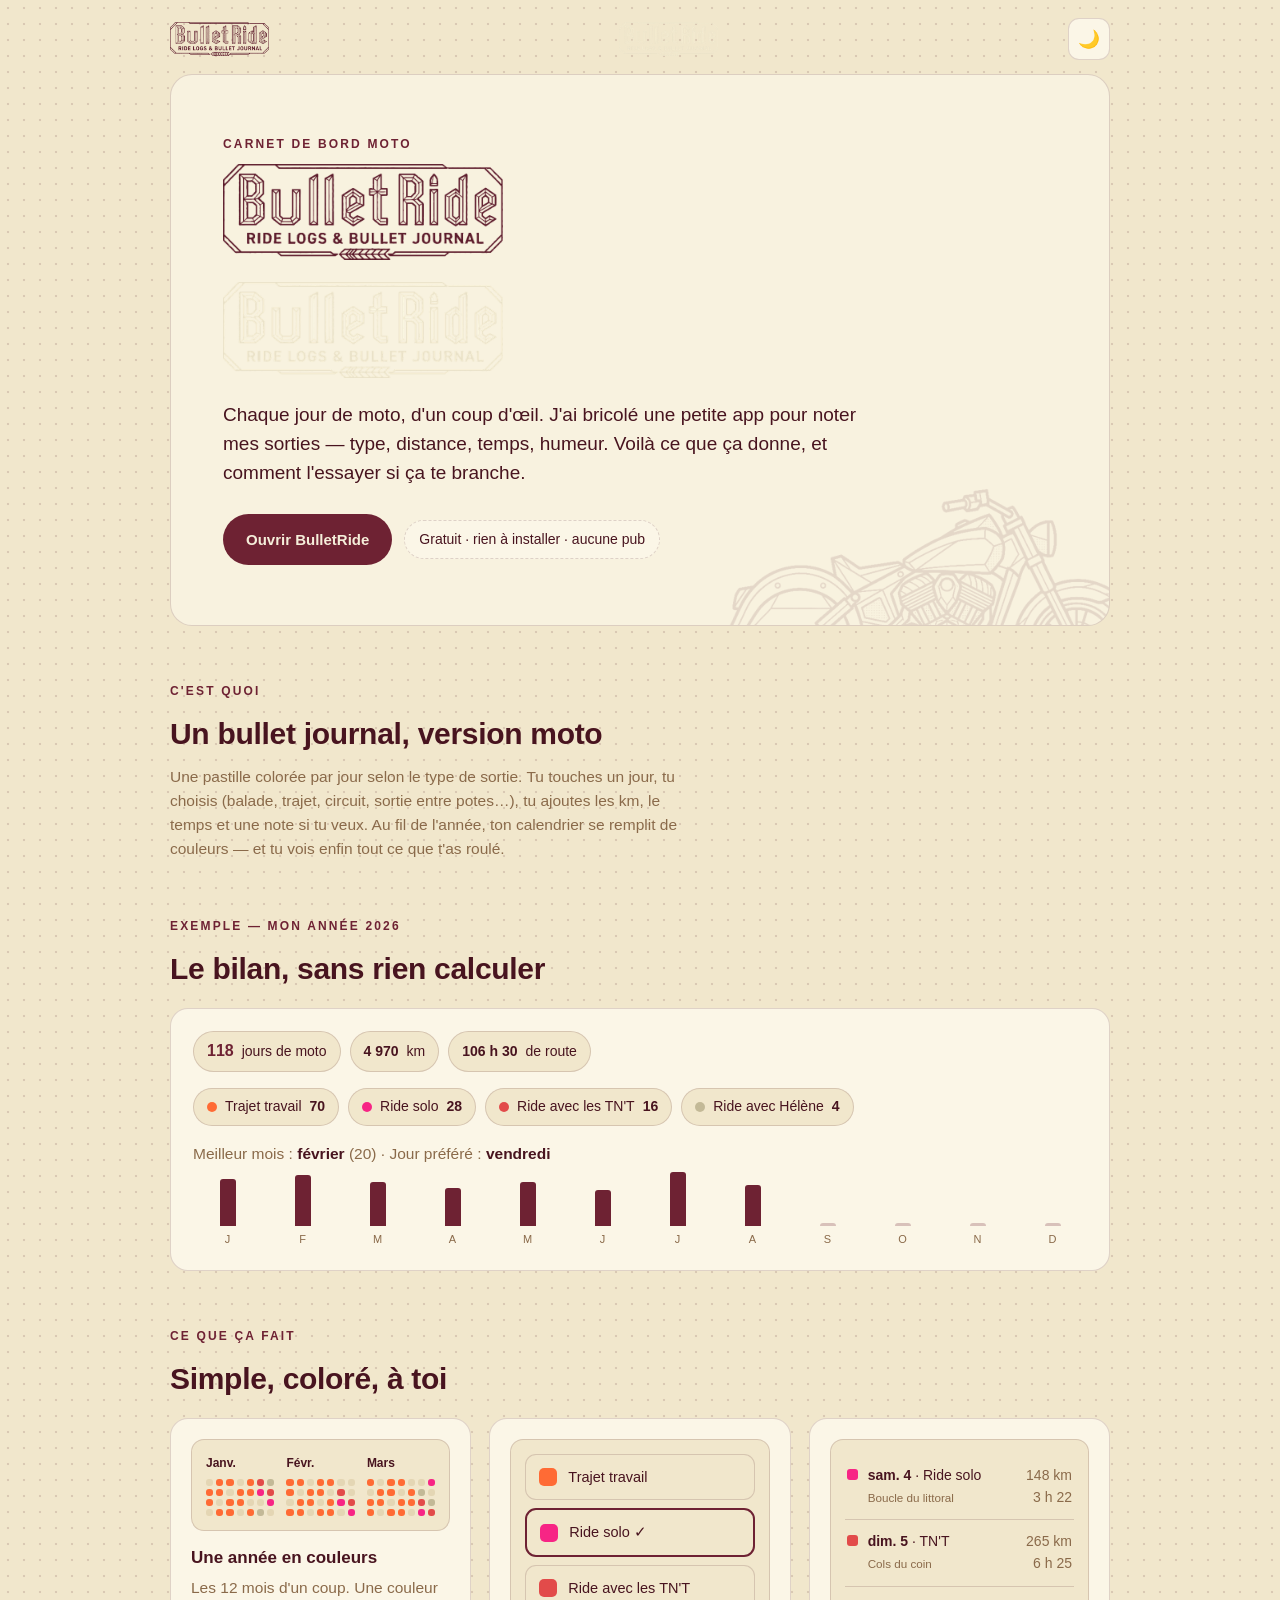
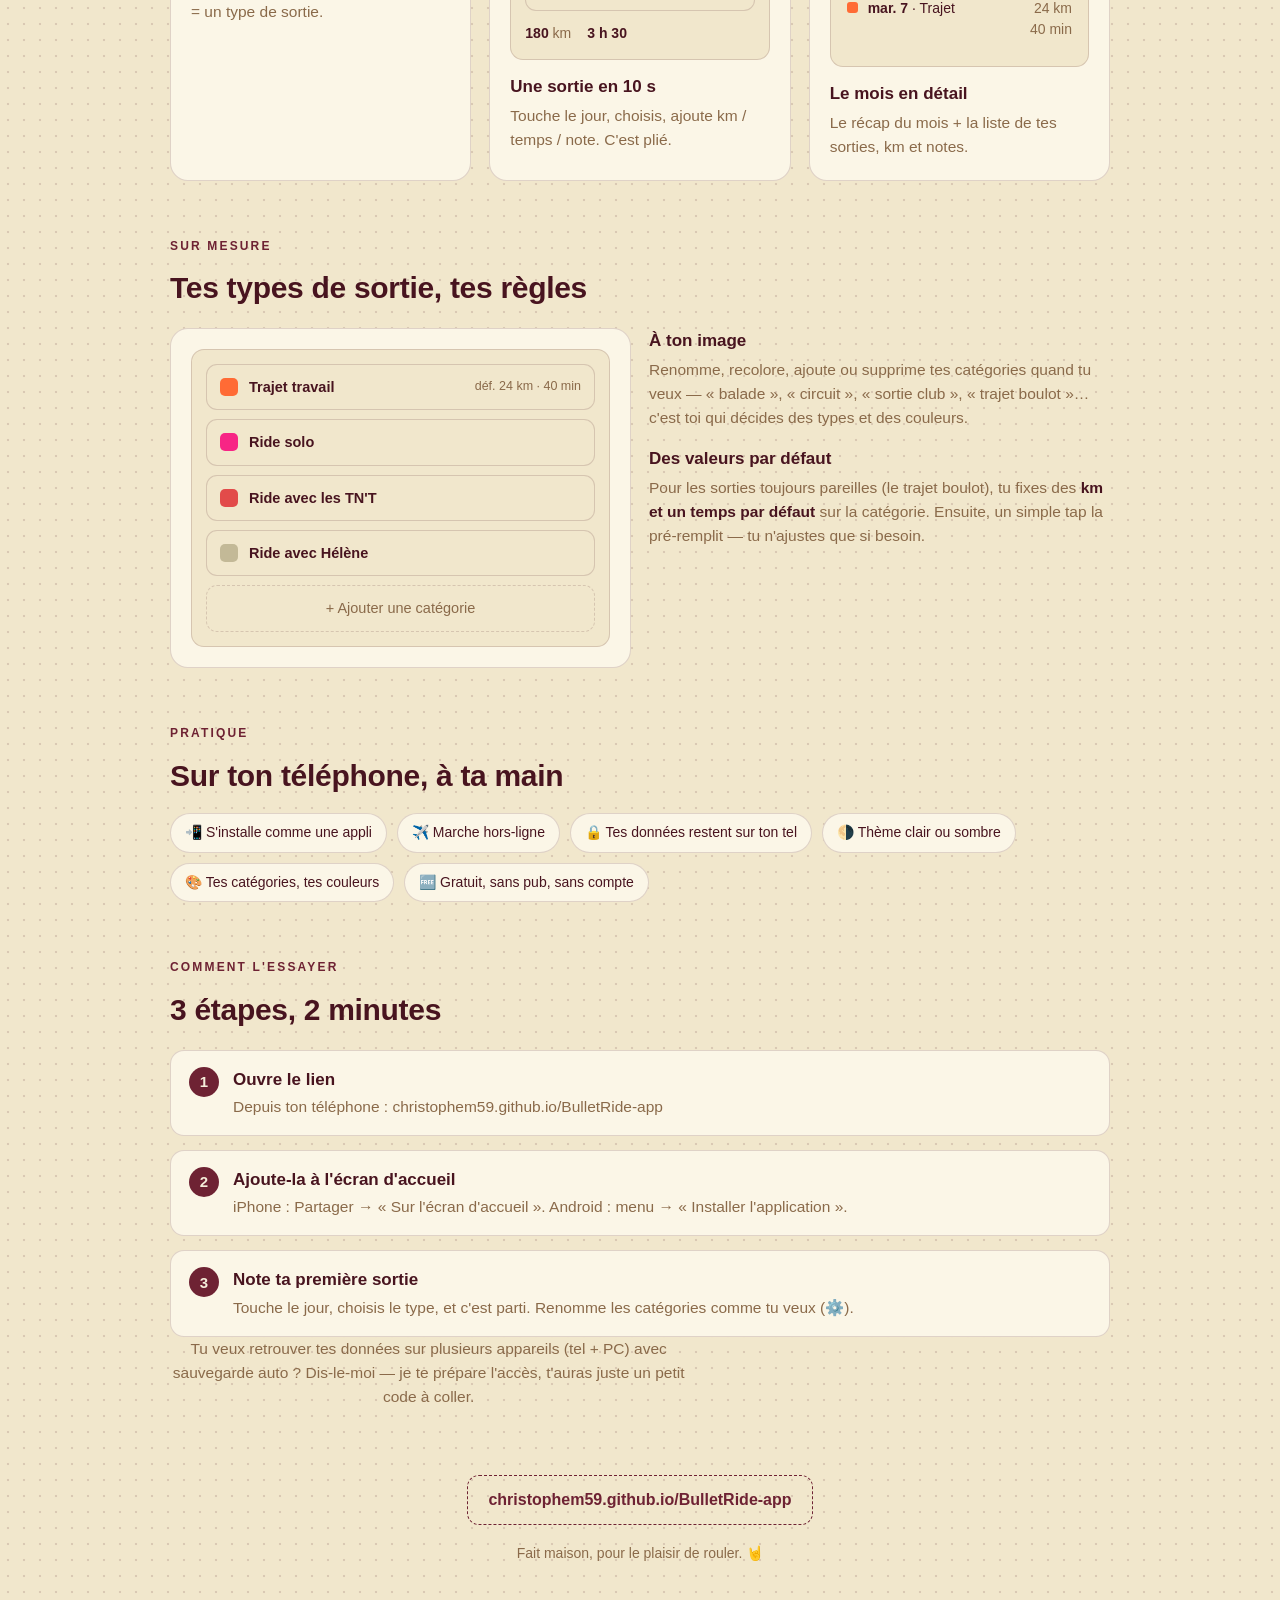
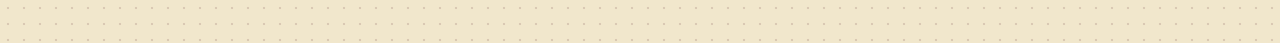
==== presentation.html @ e6a4649d "Ajoute la page de présentation partageable (presentation.html) Page autonome (logo/moto/exemples int" ====
<!doctype html>
<html lang="fr">
<head>
<meta charset="utf-8" />
<meta name="viewport" content="width=device-width, initial-scale=1" />
<meta name="theme-color" content="#17110F" />
<title>BulletRide — présentation</title>
</head>
<body style="margin:0">
<meta charset="utf-8" />
<style>
  :root{
    --paper:#F1E7CC; --paper-2:#F8F2DF; --card:#FBF6E7;
    --ink:#48141F; --accent:#6E2233; --on-accent:#F5EEDA;
    --muted:#8a6a4a; --line:rgba(74,20,32,.16); --dot:rgba(74,20,32,.14);
    --empty:#E4D6B4;
    --c-travail:#ff6b35; --c-solo:#f72585; --c-helene:#c3b997; --c-tnt:#e24b4a;
    --maxw:940px;
  }
  @media (prefers-color-scheme: dark){
    :root:not([data-theme="light"]){
      --paper:#17110F; --paper-2:#1E1712; --card:#241C17;
      --ink:#EFE7D0; --accent:#9c2d46; --on-accent:#F5EEDA;
      --muted:#b3a08f; --line:rgba(239,231,208,.13); --dot:rgba(239,231,208,.08);
      --empty:#2C241E;
    }
  }
  :root[data-theme="dark"]{
    --paper:#17110F; --paper-2:#1E1712; --card:#241C17;
    --ink:#EFE7D0; --accent:#9c2d46; --on-accent:#F5EEDA;
    --muted:#b3a08f; --line:rgba(239,231,208,.13); --dot:rgba(239,231,208,.08);
    --empty:#2C241E;
  }
  .br{
    background:var(--paper);
    background-image:radial-gradient(circle,var(--dot) 1px,transparent 1.6px);
    background-size:16px 16px;
    color:var(--ink);
    font-family:-apple-system,BlinkMacSystemFont,"Segoe UI",Roboto,Helvetica,Arial,sans-serif;
    line-height:1.55; margin:0; padding:0 20px 64px;
    -webkit-font-smoothing:antialiased;
  }
  .br *{box-sizing:border-box;}
  .wrap{max-width:var(--maxw); margin:0 auto;}
  .eyebrow{text-transform:uppercase; letter-spacing:.18em; font-size:12px; font-weight:700; color:var(--accent); margin:0 0 10px;}
  h2.br-h{font-size:clamp(22px,3.4vw,30px); font-weight:800; letter-spacing:-.01em; margin:0 0 6px; text-wrap:balance;}
  h3.br-h{font-size:17px; font-weight:700; margin:0 0 4px;}
  p.br-p{color:var(--muted); margin:0; font-size:15.5px;}
  .lead{font-size:clamp(16px,2.2vw,19px); color:var(--ink); max-width:60ch;}

  /* top bar */
  .topbar{display:flex; align-items:center; justify-content:space-between; gap:12px; max-width:var(--maxw); margin:0 auto; padding:18px 0 8px;}
  .topbar .badge{height:34px; width:auto; display:block;}
  .tgl{border:1px solid var(--line); background:var(--card); color:var(--ink); border-radius:11px; width:42px; height:42px; font-size:1.1rem; cursor:pointer; display:grid; place-items:center;}

  /* hero */
  .hero{position:relative; overflow:hidden; border:1px solid var(--line); border-radius:22px; background:var(--paper-2); padding:clamp(28px,6vw,60px) clamp(22px,5vw,52px); margin-top:6px;}
  .hero .moto{position:absolute; right:-6%; bottom:-14%; width:min(58%,460px); opacity:.12; pointer-events:none;}
  .hero .badge-hero{height:clamp(56px,10vw,96px); width:auto; display:block; margin-bottom:22px;}
  .hero .lead{margin:0 0 26px;}
  .cta-row{display:flex; flex-wrap:wrap; gap:12px; align-items:center;}
  .btn{display:inline-flex; align-items:center; gap:8px; border-radius:999px; padding:13px 22px; font-size:15px; font-weight:700; text-decoration:none; cursor:pointer; border:1px solid transparent;}
  .btn-primary{background:var(--accent); color:var(--on-accent);}
  .btn-ghost{background:transparent; color:var(--ink); border-color:var(--line);}

  .t-cream{display:none;}
  :root[data-theme="dark"] .t-ink{display:none;}
  :root[data-theme="dark"] .t-cream{display:block;}
  @media (prefers-color-scheme:dark){
    :root:not([data-theme="light"]) .t-ink{display:none;}
    :root:not([data-theme="light"]) .t-cream{display:block;}
  }

  section.blk{margin-top:56px;}
  .grid2{display:grid; grid-template-columns:1fr 1fr; gap:18px;}
  .grid3{display:grid; grid-template-columns:repeat(3,1fr); gap:18px;}
  @media (max-width:760px){ .grid2,.grid3{grid-template-columns:1fr;} }

  .card{background:var(--card); border:1px solid var(--line); border-radius:18px; padding:20px;}
  .card .art{background:var(--paper); border:1px solid var(--line); border-radius:13px; padding:14px; margin-bottom:14px;}

  /* stat panel */
  .stat-panel{background:var(--card); border:1px solid var(--line); border-radius:18px; padding:22px;}
  .chips{display:flex; flex-wrap:wrap; gap:9px; margin-bottom:16px;}
  .chip{display:flex; align-items:center; gap:8px; background:var(--paper); border:1px solid var(--line); border-radius:999px; padding:7px 13px; font-size:14px;}
  .chip b{font-weight:800; font-variant-numeric:tabular-nums;}
  .chip .big{color:var(--accent); font-size:16px;}
  .dot{width:10px; height:10px; border-radius:50%; flex:none;}
  .bars{display:grid; grid-template-columns:repeat(12,1fr); gap:6px; align-items:end; height:76px; margin-top:6px;}
  .bar-c{display:flex; flex-direction:column; align-items:center; height:100%;}
  .bar-w{flex:1; width:100%; display:flex; align-items:flex-end; justify-content:center; min-height:0;}
  .bar{width:100%; max-width:16px; background:var(--accent); border-radius:3px 3px 0 0; min-height:3px;}
  .bar-l{font-size:11px; color:var(--muted); margin-top:5px;}

  /* mini calendar */
  .mini-months{display:grid; grid-template-columns:repeat(3,1fr); gap:12px;}
  @media (max-width:520px){ .mini-months{grid-template-columns:repeat(2,1fr);} }
  .mini{}
  .mini .mt{font-size:12px; font-weight:700; margin:0 0 6px;}
  .mg{display:grid; grid-template-columns:repeat(7,1fr); gap:3px;}
  .mg span{aspect-ratio:1; border-radius:3px; background:var(--empty);}

  /* day entry mini */
  .choice{display:flex; align-items:center; gap:11px; background:var(--paper); border:1px solid var(--line); border-radius:11px; padding:11px 13px; font-size:14.5px; margin-bottom:8px;}
  .choice.sel{border-color:var(--accent); border-width:2px;}
  .sw{width:18px; height:18px; border-radius:5px; flex:none;}
  .metrics{display:flex; gap:16px; margin-top:12px; font-size:14px; color:var(--muted);}
  .metrics b{color:var(--ink); font-weight:800;}

  /* rides list */
  .ride{display:flex; align-items:flex-start; gap:10px; padding:11px 2px; border-top:1px solid var(--line); font-size:14px;}
  .ride:first-child{border-top:none;}
  .ride .rd{width:11px; height:11px; border-radius:3px; flex:none; margin-top:4px;}
  .ride .rm{flex:1;}
  .ride .rt{white-space:nowrap; color:var(--muted); text-align:right; font-variant-numeric:tabular-nums;}
  .ride small{color:var(--muted);}

  /* category editor demo */
  .cate{display:flex; align-items:center; gap:11px; background:var(--paper); border:1px solid var(--line); border-radius:11px; padding:11px 13px; margin-bottom:9px; font-size:14.5px;}
  .cate:last-child{margin-bottom:0;}
  .cate .nm{flex:1; font-weight:700;}
  .cate .def{font-size:12.5px; color:var(--muted); font-variant-numeric:tabular-nums; white-space:nowrap;}

  /* steps */
  .steps{counter-reset:s; display:grid; gap:14px;}
  .step{display:flex; gap:14px; align-items:flex-start; background:var(--card); border:1px solid var(--line); border-radius:14px; padding:16px 18px;}
  .step::before{counter-increment:s; content:counter(s); flex:none; width:30px; height:30px; border-radius:50%; background:var(--accent); color:var(--on-accent); font-weight:800; display:grid; place-items:center; font-size:15px;}
  .step h3{margin:0 0 2px;}

  .feats{display:flex; flex-wrap:wrap; gap:10px;}
  .feat{display:flex; align-items:center; gap:8px; background:var(--card); border:1px solid var(--line); border-radius:999px; padding:8px 14px; font-size:14px;}

  .foot{margin-top:56px; text-align:center; color:var(--muted); font-size:14px;}
  .foot a{color:var(--accent); font-weight:700;}
  .url-btn{display:inline-block; margin:10px 0 4px; font-size:16px; font-weight:800; color:var(--accent); text-decoration:none; border:1px dashed var(--accent); border-radius:12px; padding:12px 20px; word-break:break-all;}
  .note{max-width:60ch; margin:14px auto 0;}
</style>

<div class="br">

  <div class="topbar">
    <img class="badge t-ink" src="[data-uri]" alt="BulletRide" />
    <img class="badge t-cream" src="[data-uri]" alt="BulletRide" />
    <button class="tgl" id="doc-theme" aria-label="Basculer clair / sombre" title="Clair / sombre">🌙</button>
  </div>

  <div class="wrap">

    <header class="hero">
      <img class="moto t-ink" src="[data-uri]" alt="" aria-hidden="true" />
      <img class="moto t-cream" src="[data-uri]" alt="" aria-hidden="true" />
      <p class="eyebrow">Carnet de bord moto</p>
      <img class="badge-hero t-ink" src="[data-uri]" alt="BulletRide" />
      <img class="badge-hero t-cream" src="[data-uri]" alt="BulletRide" />
      <p class="lead">Chaque jour de moto, d'un coup d'œil. J'ai bricolé une petite app pour noter mes sorties — type, distance, temps, humeur. Voilà ce que ça donne, et comment l'essayer si ça te branche.</p>
      <div class="cta-row">
        <a class="btn btn-primary" href="https://christophem59.github.io/BulletRide-app/">Ouvrir BulletRide</a>
        <span class="feat" style="border-style:dashed;">Gratuit · rien à installer · aucune pub</span>
      </div>
    </header>

    <section class="blk">
      <p class="eyebrow">C'est quoi</p>
      <h2 class="br-h">Un bullet journal, version moto</h2>
      <p class="lead br-p" style="color:var(--muted); margin-top:8px;">Une pastille colorée par jour selon le type de sortie. Tu touches un jour, tu choisis (balade, trajet, circuit, sortie entre potes…), tu ajoutes les km, le temps et une note si tu veux. Au fil de l'année, ton calendrier se remplit de couleurs — et tu vois enfin tout ce que t'as roulé.</p>
    </section>

    <section class="blk">
      <p class="eyebrow">Exemple — mon année 2026</p>
      <h2 class="br-h">Le bilan, sans rien calculer</h2>
      <div class="stat-panel" style="margin-top:16px;">
        <div class="chips">
          <span class="chip"><b class="big">118</b> jours de moto</span>
          <span class="chip"><b>4 970</b> km</span>
          <span class="chip"><b>106 h 30</b> de route</span>
        </div>
        <div class="chips">
          <span class="chip"><span class="dot" style="background:var(--c-travail)"></span>Trajet travail <b>70</b></span>
          <span class="chip"><span class="dot" style="background:var(--c-solo)"></span>Ride solo <b>28</b></span>
          <span class="chip"><span class="dot" style="background:var(--c-tnt)"></span>Ride avec les TN'T <b>16</b></span>
          <span class="chip"><span class="dot" style="background:var(--c-helene)"></span>Ride avec Hélène <b>4</b></span>
        </div>
        <p class="br-p" style="margin:4px 0 4px;">Meilleur mois : <b style="color:var(--ink)">février</b> (20) · Jour préféré : <b style="color:var(--ink)">vendredi</b></p>
        <div class="bars" id="bars"></div>
      </div>
    </section>

    <section class="blk">
      <p class="eyebrow">Ce que ça fait</p>
      <h2 class="br-h">Simple, coloré, à toi</h2>
      <div class="grid3" style="margin-top:16px;">

        <div class="card">
          <div class="art">
            <div class="mini-months" id="mini"></div>
          </div>
          <h3 class="br-h">Une année en couleurs</h3>
          <p class="br-p">Les 12 mois d'un coup. Une couleur = un type de sortie.</p>
        </div>

        <div class="card">
          <div class="art">
            <div class="choice"><span class="sw" style="background:var(--c-travail)"></span>Trajet travail</div>
            <div class="choice sel"><span class="sw" style="background:var(--c-solo)"></span>Ride solo ✓</div>
            <div class="choice"><span class="sw" style="background:var(--c-tnt)"></span>Ride avec les TN'T</div>
            <div class="metrics"><span><b>180</b> km</span><span><b>3 h 30</b></span></div>
          </div>
          <h3 class="br-h">Une sortie en 10 s</h3>
          <p class="br-p">Touche le jour, choisis, ajoute km / temps / note. C'est plié.</p>
        </div>

        <div class="card">
          <div class="art">
            <div class="ride"><span class="rd" style="background:var(--c-solo)"></span><span class="rm"><b>sam. 4</b> · Ride solo<br><small>Boucle du littoral</small></span><span class="rt">148 km<br>3 h 22</span></div>
            <div class="ride"><span class="rd" style="background:var(--c-tnt)"></span><span class="rm"><b>dim. 5</b> · TN'T<br><small>Cols du coin</small></span><span class="rt">265 km<br>6 h 25</span></div>
            <div class="ride"><span class="rd" style="background:var(--c-travail)"></span><span class="rm"><b>mar. 7</b> · Trajet</span><span class="rt">24 km<br>40 min</span></div>
          </div>
          <h3 class="br-h">Le mois en détail</h3>
          <p class="br-p">Le récap du mois + la liste de tes sorties, km et notes.</p>
        </div>

      </div>
    </section>

    <section class="blk">
      <p class="eyebrow">Sur mesure</p>
      <h2 class="br-h">Tes types de sortie, tes règles</h2>
      <div class="grid2" style="margin-top:16px; align-items:start;">
        <div class="card">
          <div class="art" style="margin-bottom:0;">
            <div class="cate"><span class="sw" style="background:var(--c-travail)"></span><span class="nm">Trajet travail</span><span class="def">déf. 24 km · 40 min</span></div>
            <div class="cate"><span class="sw" style="background:var(--c-solo)"></span><span class="nm">Ride solo</span></div>
            <div class="cate"><span class="sw" style="background:var(--c-tnt)"></span><span class="nm">Ride avec les TN'T</span></div>
            <div class="cate"><span class="sw" style="background:var(--c-helene)"></span><span class="nm">Ride avec Hélène</span></div>
            <div class="cate" style="border-style:dashed; color:var(--muted); justify-content:center;">+ Ajouter une catégorie</div>
          </div>
        </div>
        <div>
          <h3 class="br-h">À ton image</h3>
          <p class="br-p" style="margin-bottom:16px;">Renomme, recolore, ajoute ou supprime tes catégories quand tu veux — « balade », « circuit », « sortie club », « trajet boulot »… c'est toi qui décides des types et des couleurs.</p>
          <h3 class="br-h">Des valeurs par défaut</h3>
          <p class="br-p">Pour les sorties toujours pareilles (le trajet boulot), tu fixes des <b style="color:var(--ink)">km et un temps par défaut</b> sur la catégorie. Ensuite, un simple tap la pré-remplit — tu n'ajustes que si besoin.</p>
        </div>
      </div>
    </section>

    <section class="blk">
      <p class="eyebrow">Pratique</p>
      <h2 class="br-h">Sur ton téléphone, à ta main</h2>
      <div class="feats" style="margin-top:14px;">
        <span class="feat">📲 S'installe comme une appli</span>
        <span class="feat">✈️ Marche hors-ligne</span>
        <span class="feat">🔒 Tes données restent sur ton tel</span>
        <span class="feat">🌗 Thème clair ou sombre</span>
        <span class="feat">🎨 Tes catégories, tes couleurs</span>
        <span class="feat">🆓 Gratuit, sans pub, sans compte</span>
      </div>
    </section>

    <section class="blk">
      <p class="eyebrow">Comment l'essayer</p>
      <h2 class="br-h">3 étapes, 2 minutes</h2>
      <div class="steps" style="margin-top:16px;">
        <div class="step"><div><h3 class="br-h">Ouvre le lien</h3><p class="br-p">Depuis ton téléphone : christophem59.github.io/BulletRide-app</p></div></div>
        <div class="step"><div><h3 class="br-h">Ajoute-la à l'écran d'accueil</h3><p class="br-p">iPhone : Partager → « Sur l'écran d'accueil ». Android : menu → « Installer l'application ».</p></div></div>
        <div class="step"><div><h3 class="br-h">Note ta première sortie</h3><p class="br-p">Touche le jour, choisis le type, et c'est parti. Renomme les catégories comme tu veux (⚙️).</p></div></div>
      </div>
      <p class="br-p note" style="text-align:center;">Tu veux retrouver tes données sur plusieurs appareils (tel + PC) avec sauvegarde auto&nbsp;? Dis-le-moi — je te prépare l'accès, t'auras juste un petit code à coller.</p>
    </section>

    <div class="foot">
      <a class="url-btn" href="https://christophem59.github.io/BulletRide-app/">christophem59.github.io/BulletRide-app</a>
      <p>Fait maison, pour le plaisir de rouler. 🤘</p>
    </div>

  </div>
</div>

<script>
  (function(){
    var root=document.documentElement;
    var btn=document.getElementById('doc-theme');
    function isDark(){var t=root.getAttribute('data-theme'); if(t)return t==='dark'; return window.matchMedia&&window.matchMedia('(prefers-color-scheme:dark)').matches;}
    function sync(){btn.textContent=isDark()?'☀️':'🌙';}
    btn.addEventListener('click',function(){root.setAttribute('data-theme', isDark()?'light':'dark'); sync();});
    sync();

    var months=['J','F','M','A','M','J','J','A','S','O','N','D'];
    var vals=[18,20,17,15,17,14,21,16,0,0,0,0]; var max=21;
    var bars=document.getElementById('bars');
    if(bars){months.forEach(function(m,i){
      var c=document.createElement('div'); c.className='bar-c';
      var w=document.createElement('div'); w.className='bar-w';
      var b=document.createElement('div'); b.className='bar'; b.style.height=(vals[i]?Math.round(vals[i]/max*100):0)+'%'; if(!vals[i])b.style.opacity=.25;
      w.appendChild(b);
      var l=document.createElement('div'); l.className='bar-l'; l.textContent=m;
      c.appendChild(w); c.appendChild(l); bars.appendChild(c);
    });}

    var C=['var(--c-travail)','var(--c-solo)','var(--c-helene)','var(--c-tnt)'];
    var mini=document.getElementById('mini');
    if(mini){['Janv.','Févr.','Mars'].forEach(function(name,mi){
      var box=document.createElement('div'); box.className='mini';
      var t=document.createElement('div'); t.className='mt'; t.textContent=name; box.appendChild(t);
      var g=document.createElement('div'); g.className='mg';
      for(var d=0; d<28; d++){
        var s=document.createElement('span');
        var wd=d%7;
        if(wd<5){ if((d+mi)%3!==0) s.style.background=C[0]; }
        else { var r=(d+mi)%4; if(r===0)s.style.background=C[1]; else if(r===1)s.style.background=C[3]; else if(r===2&&mi%2===0)s.style.background=C[2]; }
        g.appendChild(s);
      }
      box.appendChild(g); mini.appendChild(box);
    });}
  })();
</script>

</body>
</html>
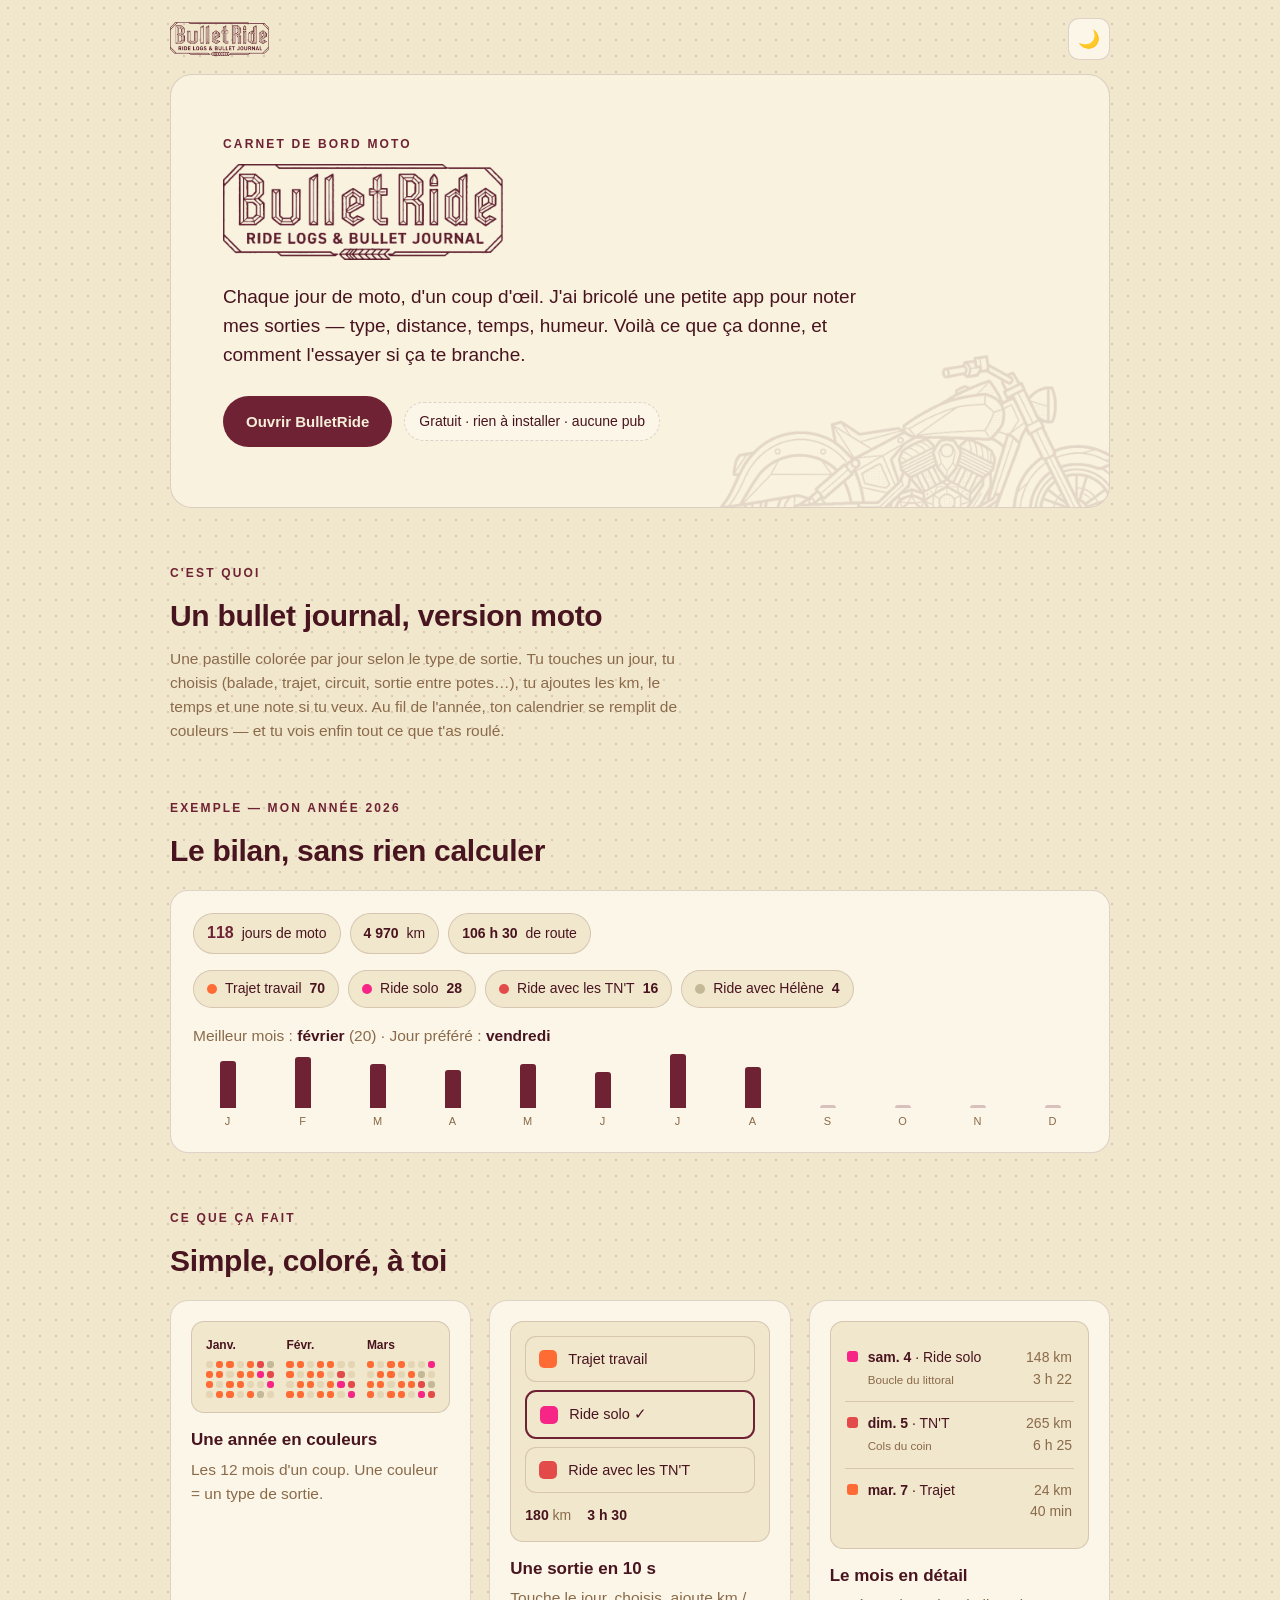
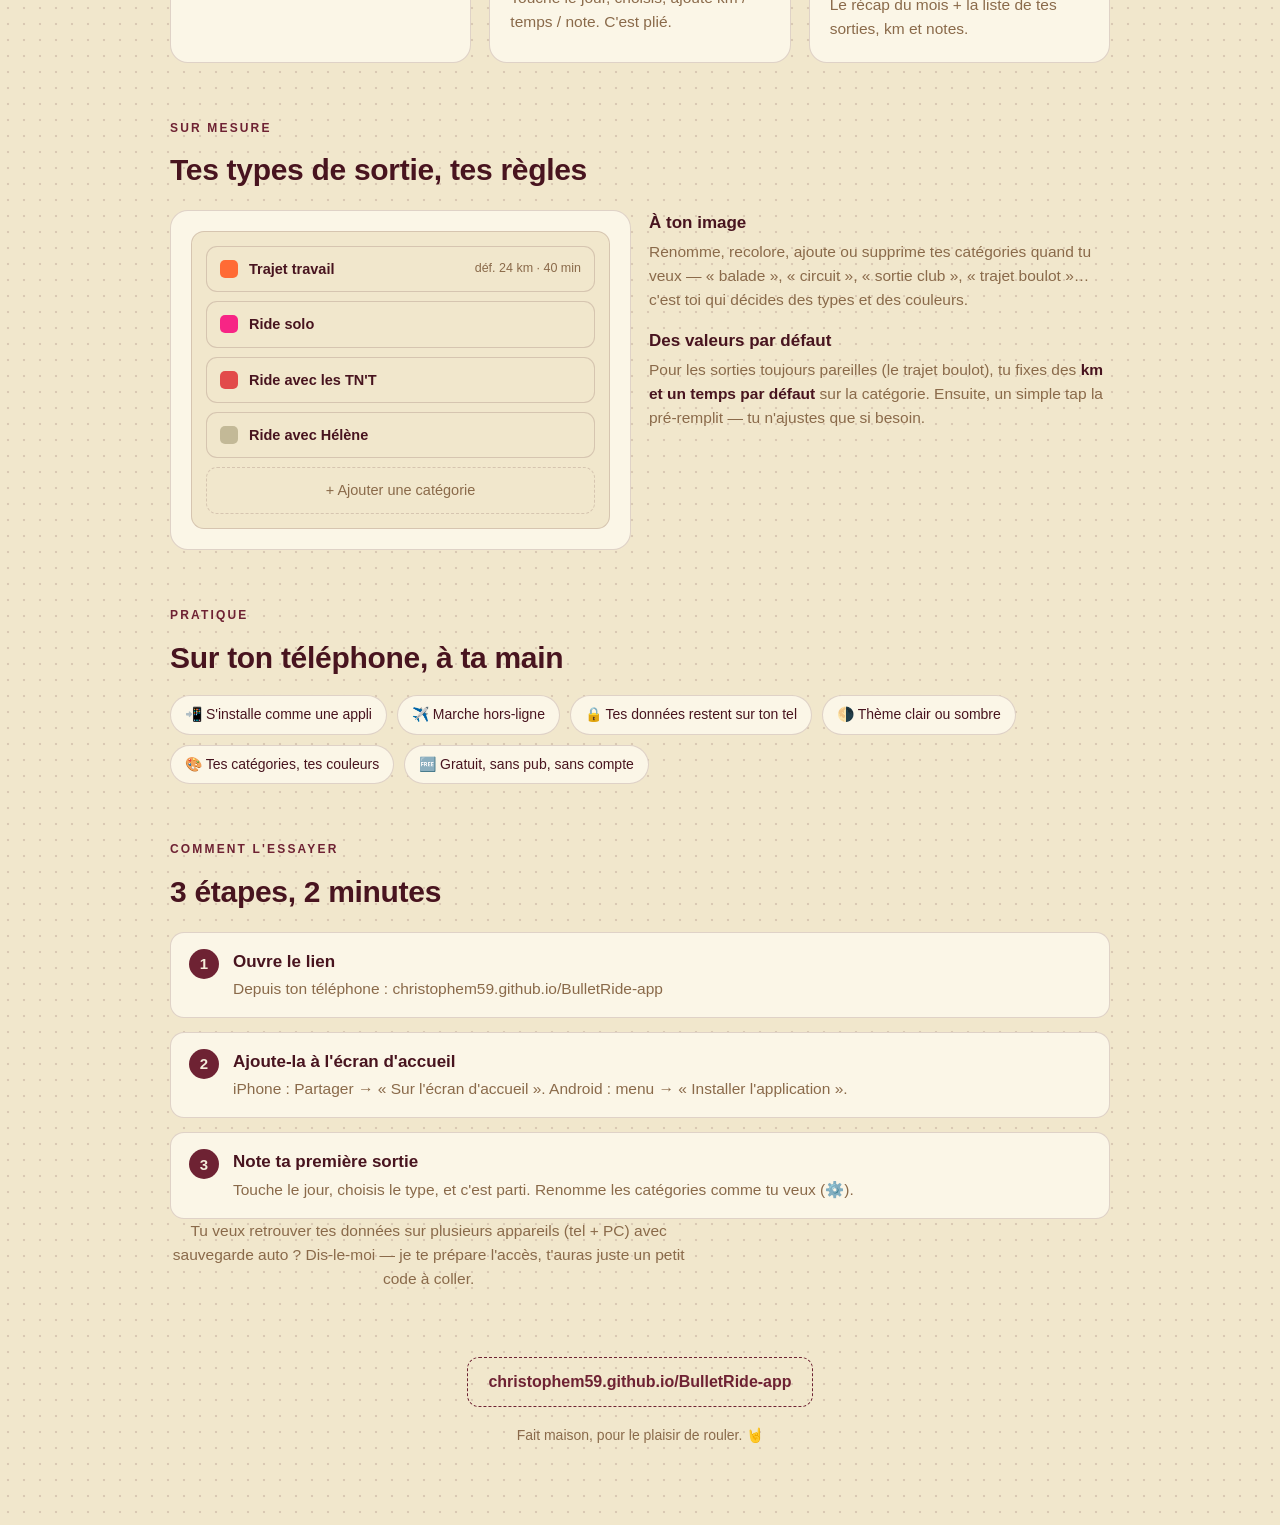
==== commit 9ec9784d: "Présentation: corrige le double logo en thème clair (spécificité CSS du swap) Co-Authored-By: Claude" ====
--- a/presentation.html
+++ b/presentation.html
@@ -50,19 +50,20 @@
 
   /* top bar */
   .topbar{display:flex; align-items:center; justify-content:space-between; gap:12px; max-width:var(--maxw); margin:0 auto; padding:18px 0 8px;}
-  .topbar .badge{height:34px; width:auto; display:block;}
+  .topbar .badge{height:34px; width:auto;}
   .tgl{border:1px solid var(--line); background:var(--card); color:var(--ink); border-radius:11px; width:42px; height:42px; font-size:1.1rem; cursor:pointer; display:grid; place-items:center;}
 
   /* hero */
   .hero{position:relative; overflow:hidden; border:1px solid var(--line); border-radius:22px; background:var(--paper-2); padding:clamp(28px,6vw,60px) clamp(22px,5vw,52px); margin-top:6px;}
   .hero .moto{position:absolute; right:-6%; bottom:-14%; width:min(58%,460px); opacity:.12; pointer-events:none;}
-  .hero .badge-hero{height:clamp(56px,10vw,96px); width:auto; display:block; margin-bottom:22px;}
+  .hero .badge-hero{height:clamp(56px,10vw,96px); width:auto; margin-bottom:22px;}
   .hero .lead{margin:0 0 26px;}
   .cta-row{display:flex; flex-wrap:wrap; gap:12px; align-items:center;}
   .btn{display:inline-flex; align-items:center; gap:8px; border-radius:999px; padding:13px 22px; font-size:15px; font-weight:700; text-decoration:none; cursor:pointer; border:1px solid transparent;}
   .btn-primary{background:var(--accent); color:var(--on-accent);}
   .btn-ghost{background:transparent; color:var(--ink); border-color:var(--line);}
 
+  .t-ink{display:block;}
   .t-cream{display:none;}
   :root[data-theme="dark"] .t-ink{display:none;}
   :root[data-theme="dark"] .t-cream{display:block;}
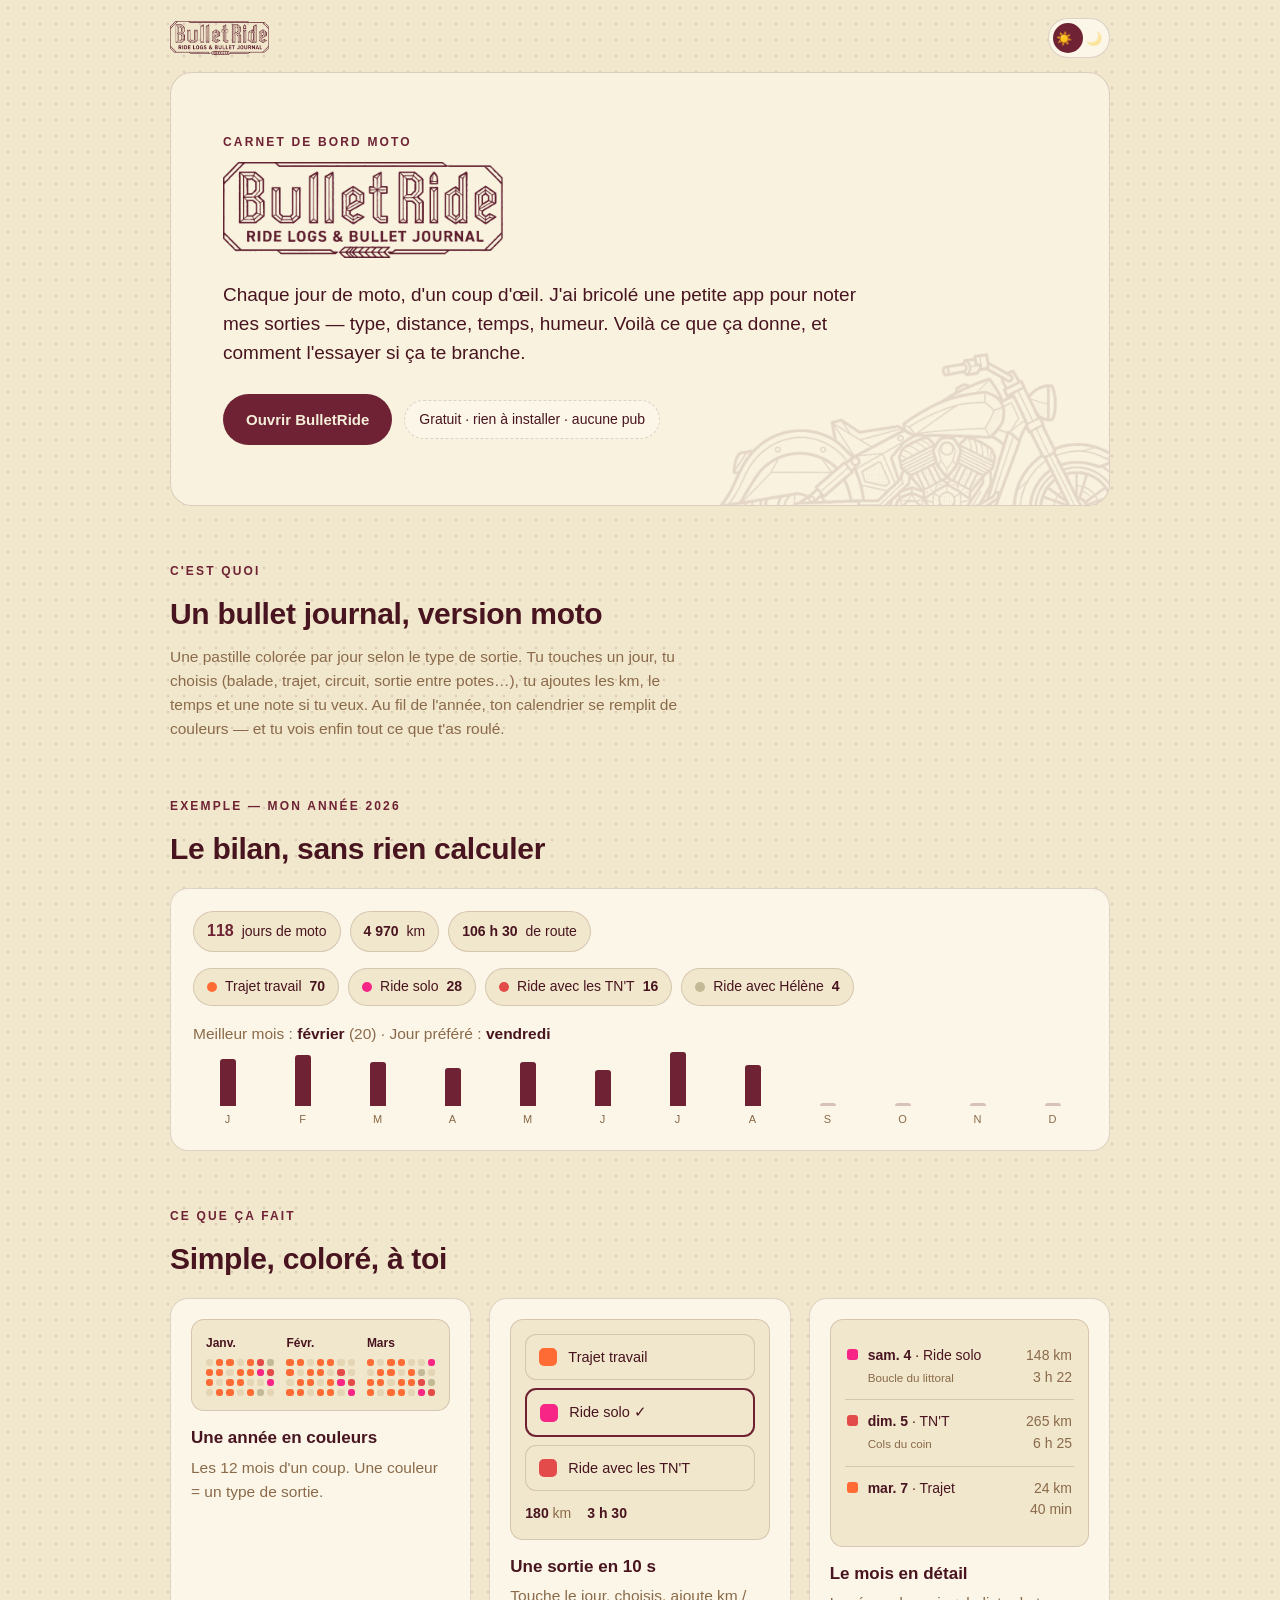
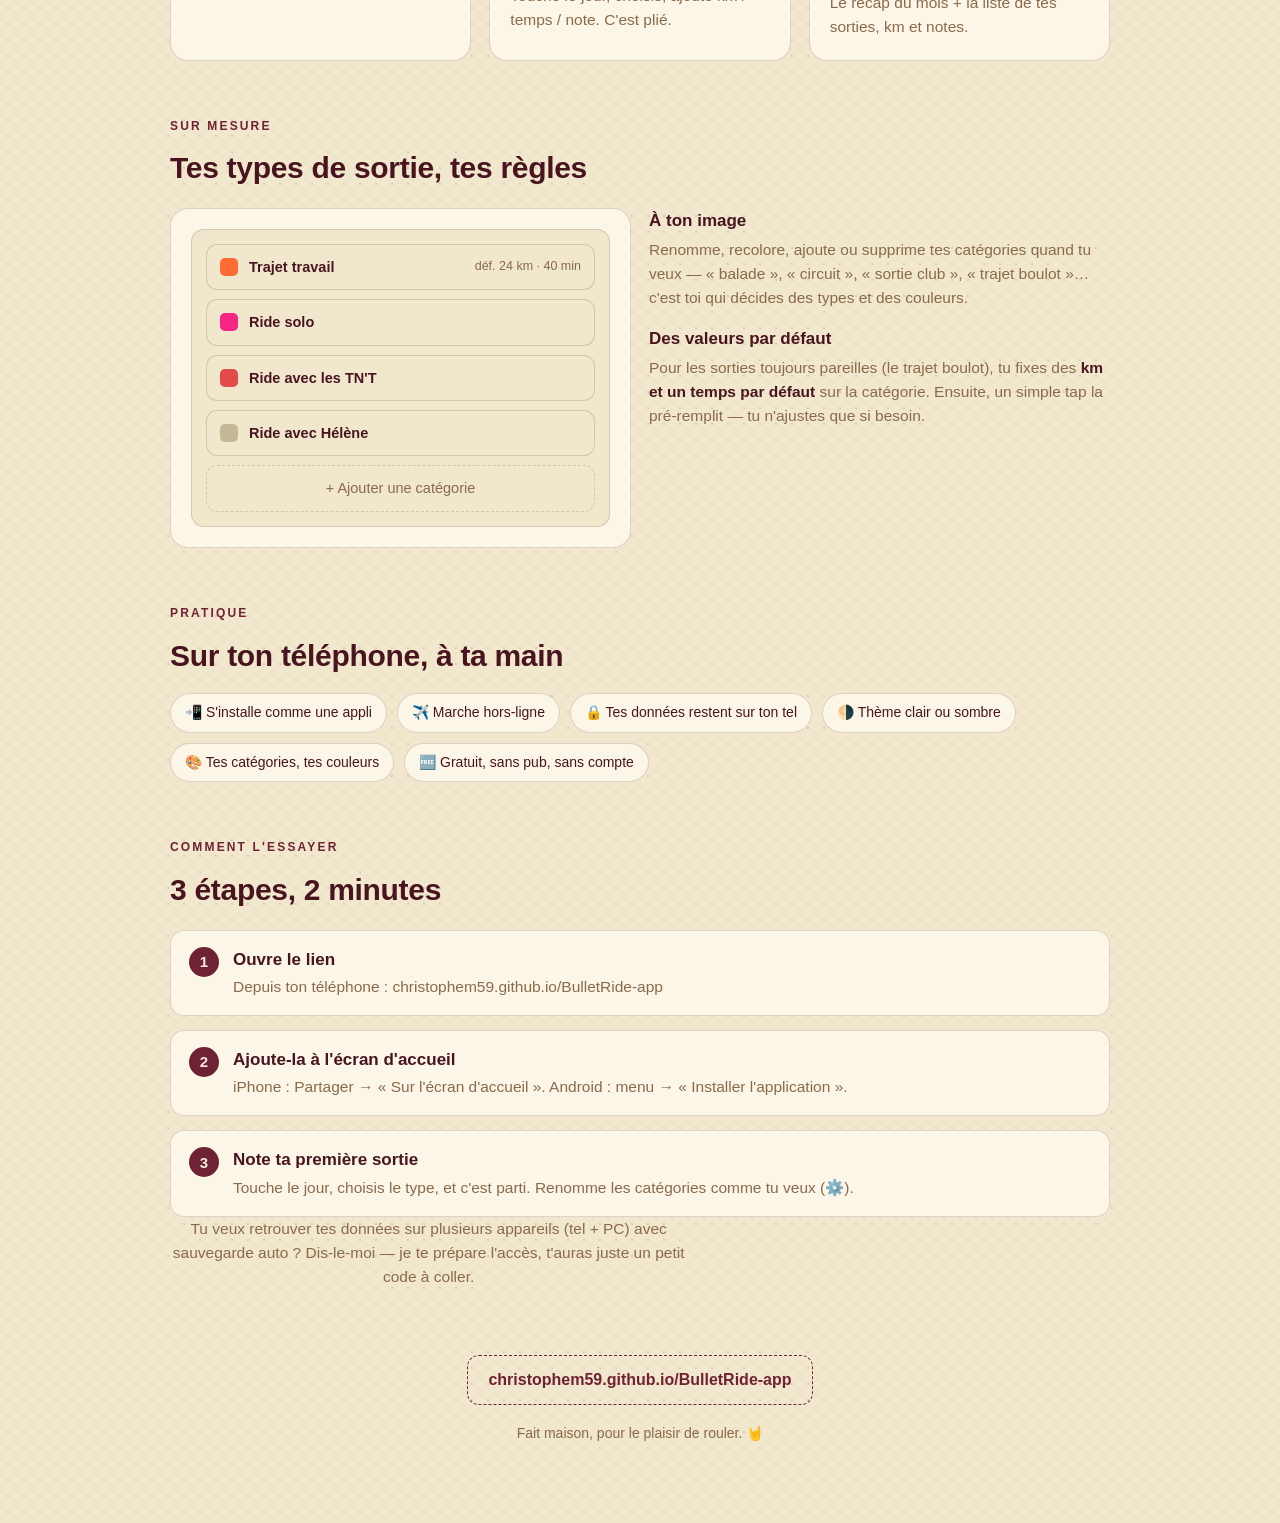
==== commit d52f5fa1: "Présentation: bascule clair/sombre en bouton poussoir type iOS (cohérence avec l'app) Co-Authored-By" ====
--- a/presentation.html
+++ b/presentation.html
@@ -51,7 +51,18 @@
   /* top bar */
   .topbar{display:flex; align-items:center; justify-content:space-between; gap:12px; max-width:var(--maxw); margin:0 auto; padding:18px 0 8px;}
   .topbar .badge{height:34px; width:auto;}
-  .tgl{border:1px solid var(--line); background:var(--card); color:var(--ink); border-radius:11px; width:42px; height:42px; font-size:1.1rem; cursor:pointer; display:grid; place-items:center;}
+  .theme-switch{position:relative; display:inline-flex; align-items:center; width:62px; height:40px; padding:0; border:1px solid var(--line); border-radius:999px; background:var(--card); cursor:pointer; flex:none;}
+  .theme-switch .ts-ico{flex:1; text-align:center; font-size:13px; line-height:1; z-index:2; pointer-events:none; transition:opacity .2s;}
+  .theme-switch .ts-thumb{position:absolute; top:4px; left:4px; width:30px; height:30px; border-radius:50%; background:var(--accent); z-index:1; transition:transform .22s ease;}
+  .theme-switch .ts-moon{opacity:.4;}
+  @media (prefers-color-scheme:dark){
+    :root:not([data-theme="light"]) .theme-switch .ts-thumb{transform:translateX(24px);}
+    :root:not([data-theme="light"]) .theme-switch .ts-sun{opacity:.4;}
+    :root:not([data-theme="light"]) .theme-switch .ts-moon{opacity:1;}
+  }
+  :root[data-theme="dark"] .theme-switch .ts-thumb{transform:translateX(24px);}
+  :root[data-theme="dark"] .theme-switch .ts-sun{opacity:.4;}
+  :root[data-theme="dark"] .theme-switch .ts-moon{opacity:1;}
 
   /* hero */
   .hero{position:relative; overflow:hidden; border:1px solid var(--line); border-radius:22px; background:var(--paper-2); padding:clamp(28px,6vw,60px) clamp(22px,5vw,52px); margin-top:6px;}
@@ -142,7 +153,11 @@
   <div class="topbar">
     <img class="badge t-ink" src="[data-uri]" alt="BulletRide" />
     <img class="badge t-cream" src="[data-uri]